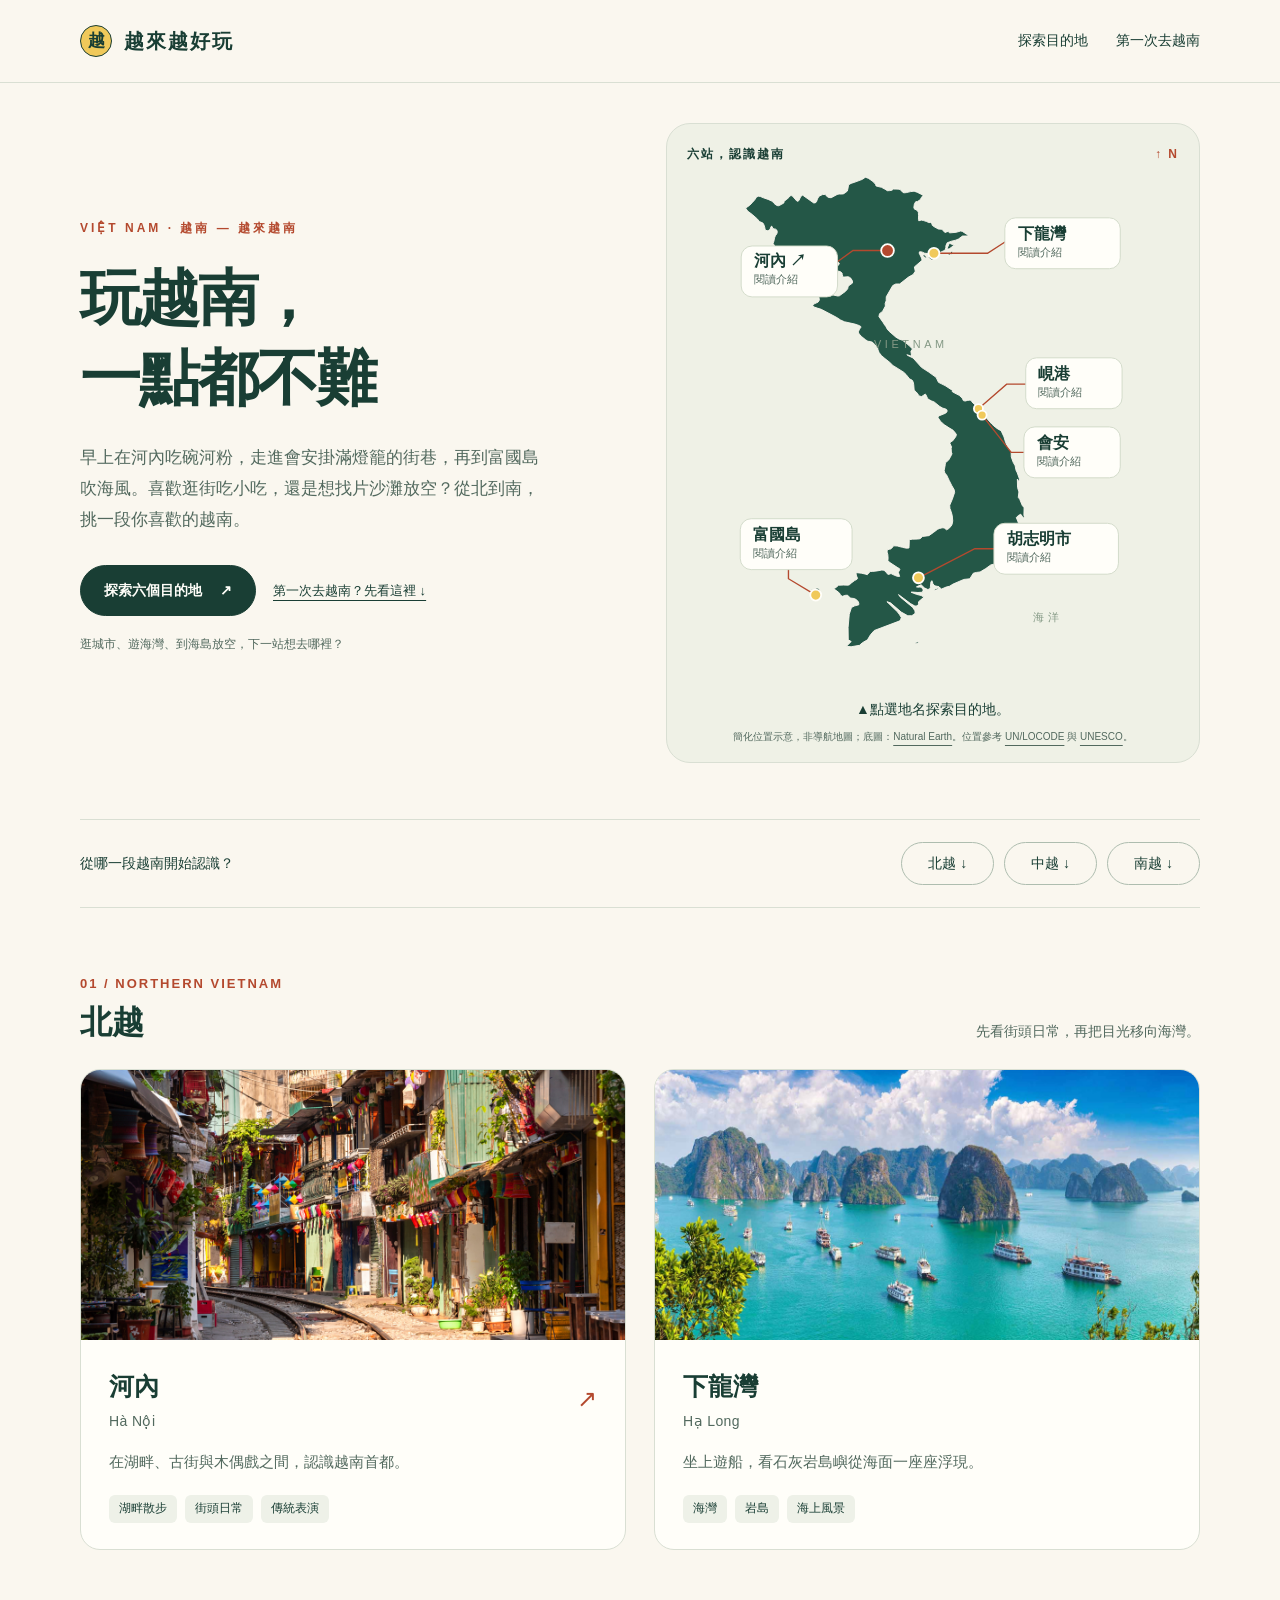
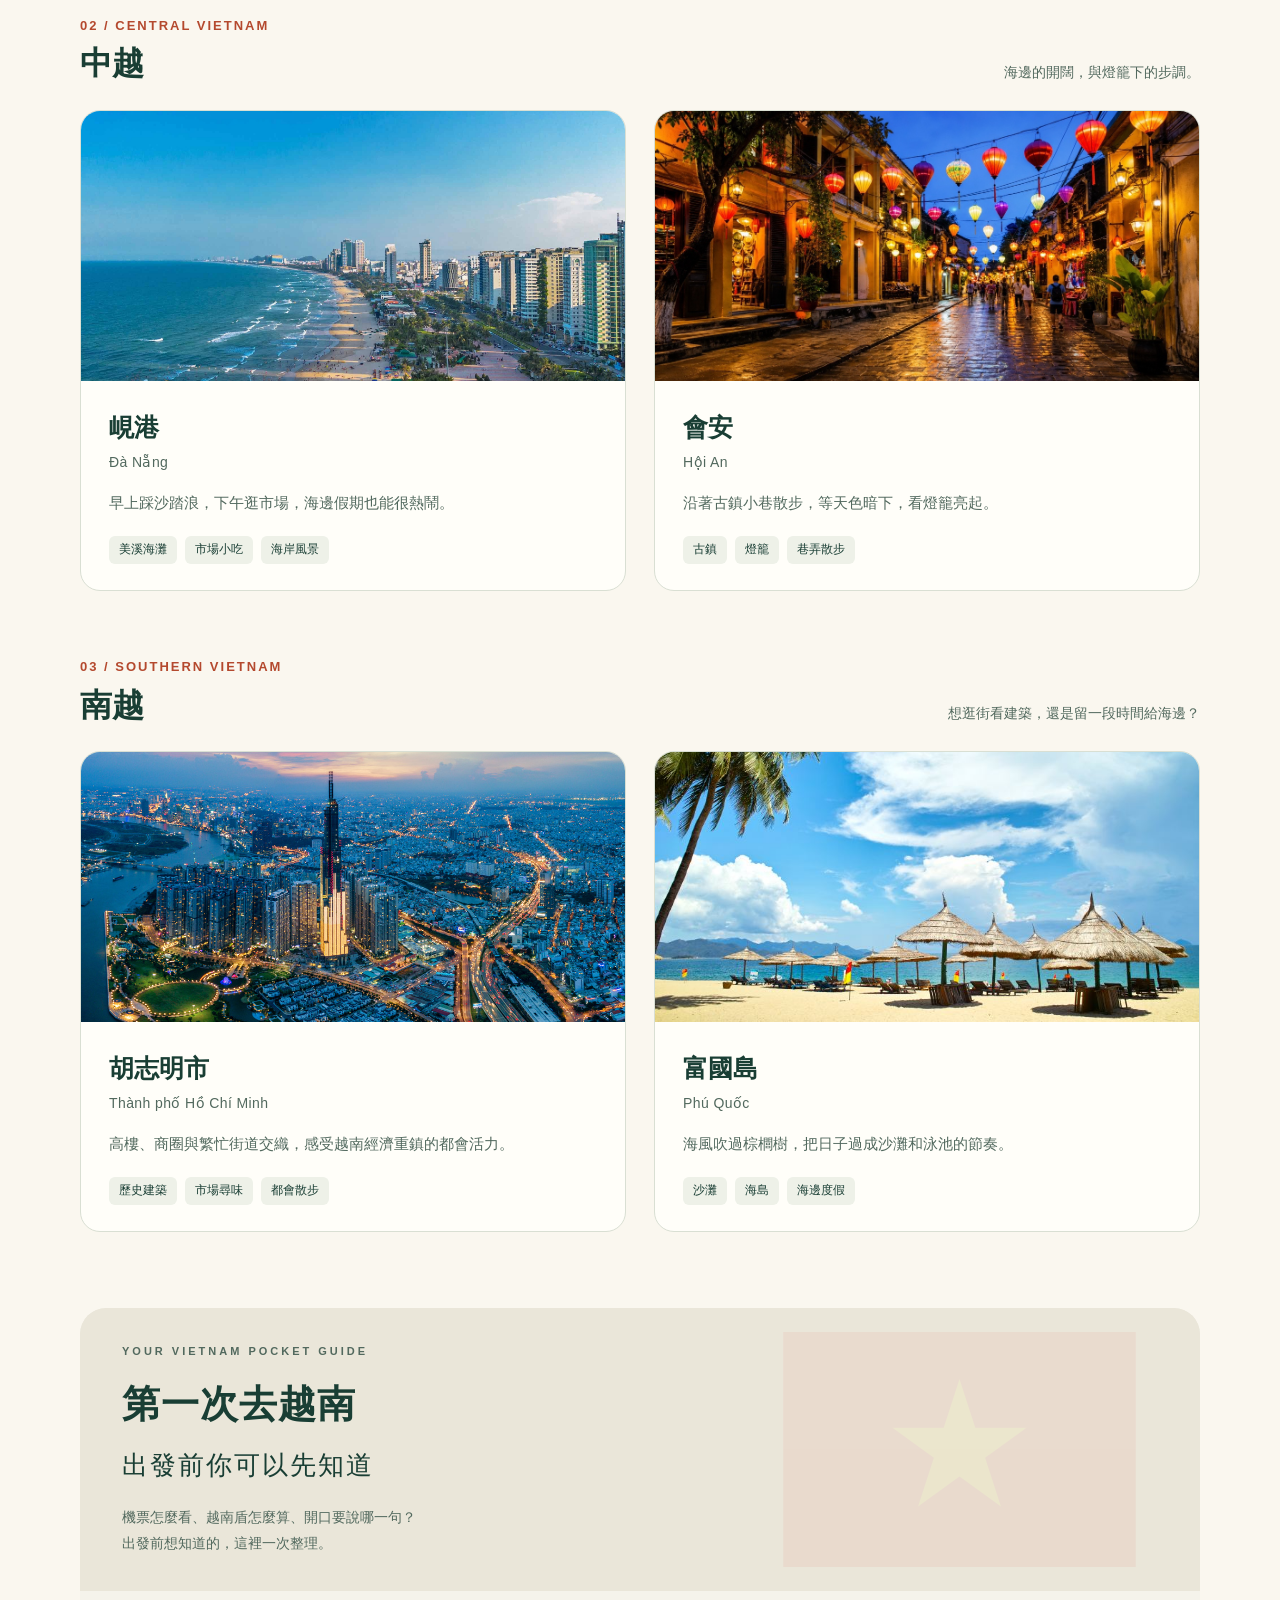
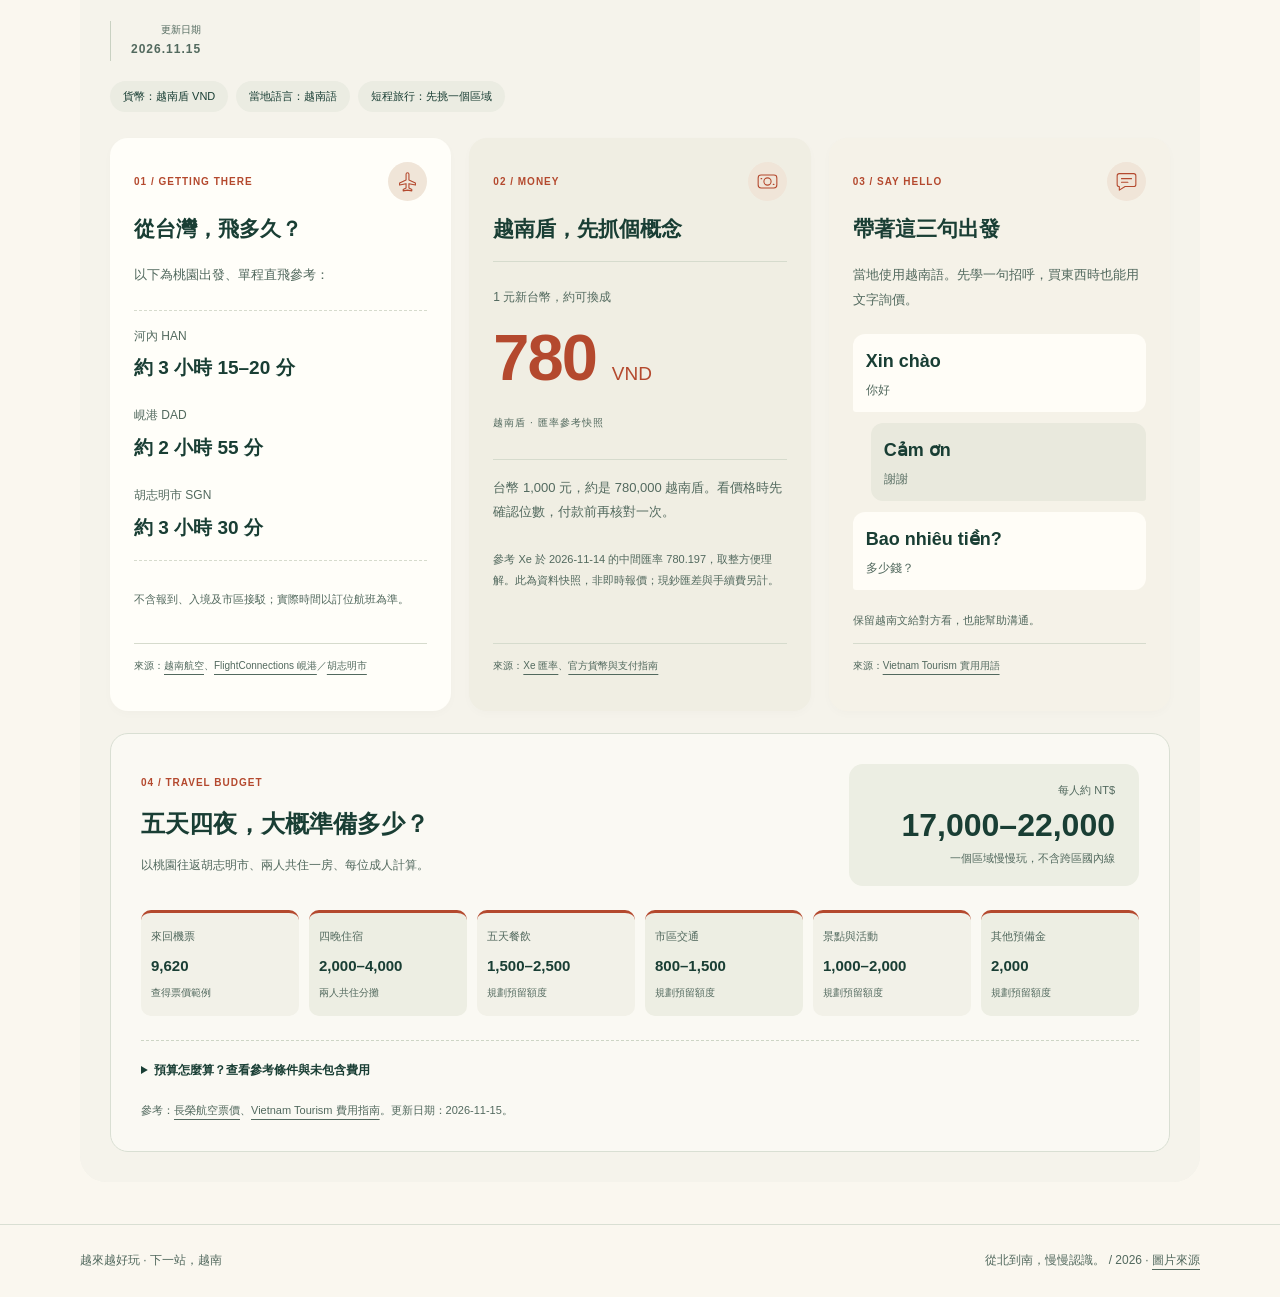
==== index.html @ e1fca4a5 "Add files via upload" ====
<!doctype html>
<html lang="zh-Hant">
<head><meta charset="utf-8"><meta name="viewport" content="width=device-width, initial-scale=1"><meta name="description" content="從河內古街到富國島海邊，探索六個越南目的地，出發前一次看懂航程、匯率、用語與預算。"><title>越來越好玩｜玩越南，一點都不難</title><link rel="stylesheet" href="assets/css/style.css"><script src="assets/js/main.js" defer></script></head>
<body>
<a class="skip" href="#main">跳至主要內容</a>
<header class="site-header"><div class="wrap header-inner"><a class="brand" href="index.html"><span class="brand-mark" aria-hidden="true">越</span>越來越好玩</a><nav class="header-nav" aria-label="主要導覽"><a href="#north">探索目的地</a><a href="#vietnam-guide">第一次去越南</a></nav></div></header>
<main id="main" class="wrap" tabindex="-1">
<section class="hero home-hero" aria-labelledby="title">
<div class="hero-copy"><p class="eyebrow"><span lang="vi">VIỆT NAM</span> · 越南 — 越來越南</p><h1 id="title">玩越南，<span>一點都不難</span></h1><p class="lead">早上在河內吃碗河粉，走進會安掛滿燈籠的街巷，再到富國島吹海風。喜歡逛街吃小吃，還是想找片沙灘放空？從北到南，挑一段你喜歡的越南。</p><a class="button" href="#north">探索六個目的地 <span aria-hidden="true">↗</span></a><a class="text-link" href="#vietnam-guide">第一次去越南？先看這裡 ↓</a><p class="hero-note">逛城市、遊海灣、到海島放空，下一站想去哪裡？</p></div>
<figure class="map-panel" aria-labelledby="map-caption"><div class="map-topline"><span>六站，認識越南</span><span class="map-north" aria-hidden="true">↑ N</span></div><div class="map-frame"><img src="assets/images/vietnam-map.svg" width="440" height="580" alt="越南狹長的南北輪廓與西南外海的富國島"><svg class="map-points" viewBox="0 0 440 580" xmlns="http://www.w3.org/2000/svg" role="group" aria-label="六個目的地位置與連結">
<text x="155" y="200" class="map-water" aria-hidden="true">VIETNAM</text><text x="330" y="500" class="map-water" aria-hidden="true">海洋</text>
<a href="places/ha-noi.html" aria-label="河內，閱讀介紹"><title>河內 Hà Nội：閱讀介紹</title><path d="M170 93 L132 93 L111 108" class="map-leader"/><circle cx="170" cy="93" r="7" class="map-pin active"/><rect x="9" y="88" width="106" height="56" rx="12"/><text x="23" y="110" class="map-place">河內 ↗</text><text x="23" y="129" class="map-state">閱讀介紹</text></a>
<a href="places/ha-long.html" aria-label="下龍灣，閱讀介紹"><title>下龍灣 Hạ Long：閱讀介紹</title><path d="M221 96 L280 96 L300 83" class="map-leader"/><circle cx="221" cy="96" r="6" class="map-pin"/><rect x="299" y="57" width="127" height="56" rx="12"/><text x="313" y="80" class="map-place">下龍灣</text><text x="313" y="99" class="map-state">閱讀介紹</text></a>
<a href="places/da-nang.html" aria-label="峴港，閱讀介紹"><title>峴港 Đà Nẵng：閱讀介紹</title><path d="M270 267 L301 240 L323 240" class="map-leader"/><circle cx="270" cy="267" r="5" class="map-pin"/><rect x="322" y="211" width="106" height="56" rx="12"/><text x="336" y="234" class="map-place">峴港</text><text x="336" y="253" class="map-state">閱讀介紹</text></a>
<a href="places/hoi-an.html" aria-label="會安，閱讀介紹"><title>會安 Hội An：閱讀介紹</title><path d="M274 274 L306 315 L321 315" class="map-leader"/><circle cx="274" cy="274" r="5" class="map-pin"/><rect x="320" y="287" width="106" height="56" rx="12"/><text x="334" y="310" class="map-place">會安</text><text x="334" y="329" class="map-state">閱讀介紹</text></a>
<a href="places/ho-chi-minh-city.html" aria-label="胡志明市，閱讀介紹"><title>胡志明市：閱讀介紹</title><path d="M204 453 L266 421 L289 421" class="map-leader"/><circle cx="204" cy="453" r="6" class="map-pin"/><rect x="287" y="393" width="137" height="56" rx="12"/><text x="301" y="416" class="map-place">胡志明市</text><text x="301" y="435" class="map-state">閱讀介紹</text></a>
<a href="places/phu-quoc.html" aria-label="富國島，閱讀介紹"><title>富國島 Phú Quốc：閱讀介紹</title><path d="M91 472 L61 454 L61 442" class="map-leader"/><circle cx="91" cy="472" r="6" class="map-pin"/><rect x="8" y="388" width="123" height="56" rx="12"/><text x="22" y="411" class="map-place">富國島</text><text x="22" y="430" class="map-state">閱讀介紹</text></a>
</svg></div><figcaption id="map-caption">▲點選地名探索目的地。<small>簡化位置示意，非導航地圖；底圖：<a href="https://www.naturalearthdata.com/about/terms-of-use/">Natural Earth</a>。位置參考 <a href="https://service.unece.org/trade/locode/vn.htm">UN/LOCODE</a> 與 <a href="https://whc.unesco.org/en/list/948/">UNESCO</a>。</small></figcaption></figure>
</section>

<nav class="region-nav" aria-label="跳至旅遊區域"><p>從哪一段越南開始認識？</p><div class="pills"><a href="#north">北越 ↓</a><a href="#central">中越 ↓</a><a href="#south">南越 ↓</a></div></nav>
<section id="north" class="region" aria-labelledby="north-title"><div class="section-heading"><h2 id="north-title"><span class="index">01 / NORTHERN VIETNAM</span>北越</h2><p>先看街頭日常，再把目光移向海灣。</p></div><div class="card-grid">
<article class="destination" id="ha-noi-card"><a href="places/ha-noi.html" class="destination-link"><div class="card-media"><img src="assets/images/ha-noi-selected-cover.jpg" alt="河內火車街兩側的彩色店家、綠意與鐵軌" width="1500" height="600" loading="lazy"></div><div class="card-content"><div class="card-title"><h3>河內 <span class="vn" lang="vi">Hà Nội</span></h3><span class="arrow" aria-hidden="true">↗</span></div><p>在湖畔、古街與木偶戲之間，認識越南首都。</p><ul class="tags" aria-label="河內關鍵字"><li>湖畔散步</li><li>街頭日常</li><li>傳統表演</li></ul></div></a></article>
<article class="destination" id="ha-long-card"><a href="places/ha-long.html" class="destination-link"><div class="card-media"><img src="assets/images/ha-long-selected-cover.jpg" alt="下龍灣藍天白雲、碧綠海水、石灰岩島嶼與遊船全景" width="1120" height="700" loading="lazy"></div><div class="card-content"><div class="card-title"><h3>下龍灣 <span class="vn" lang="vi">Hạ Long</span></h3></div><p>坐上遊船，看石灰岩島嶼從海面一座座浮現。</p><ul class="tags" aria-label="下龍灣關鍵字"><li>海灣</li><li>岩島</li><li>海上風景</li></ul></div></a></article>
</div></section>
<section id="central" class="region" aria-labelledby="central-title"><div class="section-heading"><h2 id="central-title"><span class="index">02 / CENTRAL VIETNAM</span>中越</h2><p>海邊的開闊，與燈籠下的步調。</p></div><div class="card-grid">
<article class="destination" id="da-nang-card"><a href="places/da-nang.html" class="destination-link"><div class="card-media"><img src="assets/images/da-nang-selected-cover.jpg" alt="藍天下的峴港海岸、沙灘與沿海城市建築" width="1920" height="1280" loading="lazy"></div><div class="card-content"><div class="card-title"><h3>峴港 <span class="vn" lang="vi">Đà Nẵng</span></h3></div><p>早上踩沙踏浪，下午逛市場，海邊假期也能很熱鬧。</p><ul class="tags" aria-label="峴港關鍵字"><li>美溪海灘</li><li>市場小吃</li><li>海岸風景</li></ul></div></a></article>
<article class="destination" id="hoi-an-card"><a href="places/hoi-an.html" class="destination-link"><div class="card-media"><img src="assets/images/hoi-an-selected-cover.jpg" alt="會安古鎮藍調夜色中的黃色街屋、彩色燈籠與石板街道" width="1200" height="675" loading="lazy"></div><div class="card-content"><div class="card-title"><h3>會安 <span class="vn" lang="vi">Hội An</span></h3></div><p>沿著古鎮小巷散步，等天色暗下，看燈籠亮起。</p><ul class="tags" aria-label="會安關鍵字"><li>古鎮</li><li>燈籠</li><li>巷弄散步</li></ul></div></a></article>
</div></section>
<section id="south" class="region" aria-labelledby="south-title"><div class="section-heading"><h2 id="south-title"><span class="index">03 / SOUTHERN VIETNAM</span>南越</h2><p>想逛街看建築，還是留一段時間給海邊？</p></div><div class="card-grid">
<article class="destination" id="ho-chi-minh-card"><a href="places/ho-chi-minh-city.html" class="destination-link"><div class="card-media"><img src="assets/images/ho-chi-minh-selected-cover.jpg" alt="暮色中的胡志明市高樓、西貢河與城市燈光" width="1000" height="667" loading="lazy"></div><div class="card-content"><div class="card-title"><h3>胡志明市 <span class="vn" lang="vi">Thành phố Hồ Chí Minh</span></h3></div><p>高樓、商圈與繁忙街道交織，感受越南經濟重鎮的都會活力。</p><ul class="tags" aria-label="胡志明市關鍵字"><li>歷史建築</li><li>市場尋味</li><li>都會散步</li></ul></div></a></article>
<article class="destination" id="phu-quoc-card"><a href="places/phu-quoc.html" class="destination-link"><div class="card-media"><img src="assets/images/phu-quoc-selected-cover.jpg" alt="富國島藍天下的椰樹、草傘沙灘與海景" width="760" height="506" loading="lazy"></div><div class="card-content"><div class="card-title"><h3>富國島 <span class="vn" lang="vi">Phú Quốc</span></h3></div><p>海風吹過棕櫚樹，把日子過成沙灘和泳池的節奏。</p><ul class="tags" aria-label="富國島關鍵字"><li>沙灘</li><li>海島</li><li>海邊度假</li></ul></div></a></article>
</div></section>

<section id="vietnam-guide" class="travel-overview" aria-labelledby="guide-title">
<div class="guide-cover"><div class="guide-cover-copy"><p class="eyebrow">YOUR VIETNAM POCKET GUIDE</p><h2 id="guide-title">第一次去越南<br><span>出發前你可以先知道</span></h2><p>機票怎麼看、越南盾怎麼算、開口要說哪一句？<br>出發前想知道的，這裡一次整理。</p></div></div>
<div class="guide-body"><div class="guide-welcome"><span class="checked">更新日期<br><time datetime="2026-11-15">2026.11.15</time></span></div>
<div class="quick-facts"><span>貨幣：越南盾 VND</span><span>當地語言：越南語</span><span>短程旅行：先挑一個區域</span></div>
<div class="overview-grid">
<article class="info-card flight-card"><div class="guide-card-top"><span class="info-number">01 / GETTING THERE</span><span class="guide-icon" aria-hidden="true"><svg viewBox="0 0 32 32"><path d="M5 18l9-4V6c0-3 4-3 4 0v8l9 4v3l-9-2v6l4 2v2l-6-1-6 1v-2l4-2v-6l-9 2z"/></svg></span></div><h3>從台灣，飛多久？</h3><p>以下為桃園出發、單程直飛參考：</p><dl class="flight-list"><div><dt>河內 HAN</dt><dd>約 3 小時 15–20 分</dd></div><div><dt>峴港 DAD</dt><dd>約 2 小時 55 分</dd></div><div><dt>胡志明市 SGN</dt><dd>約 3 小時 30 分</dd></div></dl><p class="info-small">不含報到、入境及市區接駁；實際時間以訂位航班為準。</p><p class="info-source">來源：<a href="https://www.vietnamairlines.com/en-vn/flights-to-hanoi">越南航空</a>、<a href="https://www.flightconnections.com/flights-from-tpe-to-dad">FlightConnections 峴港</a>／<a href="https://www.flightconnections.com/tw/從-tpe-到-sgn-的航班">胡志明市</a></p></article>
<article class="info-card money-card"><div class="guide-card-top"><span class="info-number">02 / MONEY</span><span class="guide-icon" aria-hidden="true"><svg viewBox="0 0 32 32"><rect x="3" y="7" width="26" height="18" rx="4"/><circle cx="16" cy="16" r="5"/><path d="M7 12h1m16 8h1"/></svg></span></div><h3>越南盾，先抓個概念</h3><div class="exchange-display"><span>1 元新台幣，約可換成</span><p class="rate-number">780 <small>VND</small></p><span class="exchange-tag">越南盾 · 匯率參考快照</span></div><p>台幣 1,000 元，約是 780,000 越南盾。看價格時先確認位數，付款前再核對一次。</p><p class="info-small">參考 Xe 於 2026-11-14 的中間匯率 780.197，取整方便理解。此為資料快照，非即時報價；現鈔匯差與手續費另計。</p><p class="info-source">來源：<a href="https://www.xe.com/en-us/currencyconverter/convert/?Amount=1&amp;From=TWD&amp;To=VND">Xe 匯率</a>、<a href="https://vietnam.travel/things-to-do/currency-and-payments-vietnam/">官方貨幣與支付指南</a></p></article>
<article class="info-card language-card"><div class="guide-card-top"><span class="info-number">03 / SAY HELLO</span><span class="guide-icon" aria-hidden="true"><svg viewBox="0 0 32 32"><path d="M6 5h20a3 3 0 013 3v12a3 3 0 01-3 3H14l-8 5v-5a3 3 0 01-3-3V8a3 3 0 013-3zM9 12h14M9 17h9"/></svg></span></div><h3>帶著這三句出發</h3><p>當地使用越南語。先學一句招呼，買東西時也能用文字詢價。</p><dl class="phrase-list"><div><dt lang="vi">Xin chào</dt><dd>你好</dd></div><div><dt lang="vi">Cảm ơn</dt><dd>謝謝</dd></div><div><dt lang="vi">Bao nhiêu tiền?</dt><dd>多少錢？</dd></div></dl><p class="info-small">保留越南文給對方看，也能幫助溝通。</p><p class="info-source">來源：<a href="https://vietnam.travel/plan-your-trip/vietnamese-phrases/">Vietnam Tourism 實用用語</a></p></article>
</div>
<article class="budget-panel"><div class="budget-heading"><div><span class="info-number">04 / TRAVEL BUDGET</span><h3>五天四夜，大概準備多少？</h3><p>以桃園往返胡志明市、兩人共住一房、每位成人計算。</p></div><div class="budget-total"><span>每人約 NT$</span><strong>17,000–22,000</strong><small>一個區域慢慢玩，不含跨區國內線</small></div></div>
<div class="budget-items"><div><span>來回機票</span><strong>9,620</strong><small>查得票價範例</small></div><div><span>四晚住宿</span><strong>2,000–4,000</strong><small>兩人共住分攤</small></div><div><span>五天餐飲</span><strong>1,500–2,500</strong><small>規劃預留額度</small></div><div><span>市區交通</span><strong>800–1,500</strong><small>規劃預留額度</small></div><div><span>景點與活動</span><strong>1,000–2,000</strong><small>規劃預留額度</small></div><div><span>其他預備金</span><strong>2,000</strong><small>規劃預留額度</small></div></div>
<details class="budget-details"><summary>預算怎麼算？查看參考條件與未包含費用</summary><p class="info-small">金額皆為新台幣。機票取自長榮航空 2026-11-19 至 11-23 來回經濟艙價格快照，可能已變動；其餘為編輯建議額度，非業者報價或平均行情。住宿假設每房每晚 NT$1,000–2,000，四晚由兩人分攤；各項合計約 NT$16,920–21,620，總額取整供規劃。簽證（如需）、保險、購物、國內航班與特殊付費活動另計；旺季或度假飯店需提高預算。</p></details><p class="info-source">參考：<a href="https://flights.evaair.com/zh-tw/航班-從-台北-前往-胡志明市">長榮航空票價</a>、<a href="https://vietnam.travel/things-to-do/currency-and-payments-vietnam/">Vietnam Tourism 費用指南</a>。更新日期：2026-11-15。</p></article>
</div></section>

</main><footer class="site-footer"><div class="wrap footer-inner"><span>越來越好玩 · 下一站，越南</span><span>從北到南，慢慢認識。 / 2026 · <a href="credits.html">圖片來源</a></span></div></footer>
</body></html>
---- assets/css/style.css ----
:root{--paper:#faf7ef;--ink:#193e34;--muted:#52695e;--line:#d9dfd3;--orange:#b4492e;--yellow:#f0c95a;--white:#fffef9;--radius:20px}*{box-sizing:border-box}html{scroll-behavior:smooth;scroll-padding-top:100px}body{margin:0;background:var(--paper);color:var(--ink);font-family:"Noto Sans TC","PingFang TC","Microsoft JhengHei",sans-serif;line-height:1.8}a{color:inherit;text-underline-offset:5px}img{display:block;width:100%;height:auto}button,a{-webkit-tap-highlight-color:transparent}a:focus-visible,button:focus-visible,summary:focus-visible{outline:3px solid var(--orange);outline-offset:6px}.skip{position:fixed;top:-100px;left:16px;z-index:99;padding:12px 20px;background:var(--yellow)}.skip:focus{top:12px}.wrap{width:min(1120px,calc(100% - 64px));margin:auto}.site-header{background:var(--paper);border-bottom:1px solid var(--line)}.header-inner{min-height:82px;display:flex;align-items:center;justify-content:space-between;gap:24px}.brand{text-decoration:none;font-size:19px;font-weight:800;letter-spacing:2px;display:flex;align-items:center;gap:12px}.brand-mark{width:30px;height:30px;border:1px solid var(--ink);border-radius:50%;display:grid;place-items:center;background:var(--yellow);font-size:16px;letter-spacing:0}.header-nav{display:flex;gap:28px;font-size:14px}.header-nav a{text-decoration:none}.header-nav a:hover{text-decoration:underline}.eyebrow{font-size:12px;letter-spacing:3px;text-transform:uppercase;font-weight:700;color:var(--orange);margin:0 0 18px}.hero{display:grid;grid-template-columns:1fr 1fr;gap:54px;align-items:center;padding:64px 0 40px}.hero h1{font-size:clamp(38px,4.8vw,65px);line-height:1.3;letter-spacing:-2px;margin:0 0 26px;font-weight:850}.hero h1 span{display:block}.hero p.lead{font-size:17px;max-width:470px;color:var(--muted);margin-bottom:28px}.hero-photo{margin:0;position:relative}.hero-photo img{height:440px;object-fit:cover;border-radius:100px 20px 20px 20px}.photo-label{position:absolute;bottom:22px;left:22px;background:var(--white);border-radius:100px;padding:7px 18px;font-size:13px;box-shadow:0 3px 15px #0001}.button{display:inline-flex;align-items:center;justify-content:center;gap:18px;padding:12px 23px;background:var(--ink);color:var(--white);border:1px solid var(--ink);border-radius:100px;text-decoration:none;font-size:14px;font-weight:700}.button:hover{background:#2d5947}.button.light{background:transparent;color:var(--ink)}.hero-note{font-size:12px;color:var(--muted);margin-top:18px}.region-nav{display:flex;justify-content:space-between;align-items:center;border-top:1px solid var(--line);border-bottom:1px solid var(--line);padding:22px 0;margin:16px 0 22px;gap:20px}.region-nav p{margin:0;font-size:14px}.pills{display:flex;gap:10px;flex-wrap:wrap}.pills a{display:inline-block;border:1px solid #aebdaf;border-radius:100px;padding:8px 26px;font-size:14px;text-decoration:none}.pills a:hover,.pills a[aria-current="location"]{background:var(--ink);color:var(--white)}.region{padding:46px 0 22px;scroll-margin-top:20px}.section-heading{display:flex;align-items:end;justify-content:space-between;gap:24px;margin-bottom:25px}.section-heading h2{font-size:32px;line-height:1.3;margin:0}.section-heading .index{color:var(--orange);font-size:13px;display:block;letter-spacing:2px;margin-bottom:9px}.section-heading p{margin:0;font-size:14px;color:var(--muted)}.card-grid{display:grid;grid-template-columns:repeat(2,minmax(0,1fr));gap:28px}.destination{border:1px solid var(--line);background:var(--white);border-radius:var(--radius);overflow:hidden;position:relative}.destination-link{display:block;text-decoration:none;height:100%}.destination:has(.destination-link):hover{box-shadow:0 10px 30px #193e3412}.destination:has(.destination-link:focus-visible){outline:3px solid var(--orange);outline-offset:5px}.destination-link:focus-visible{outline:0}.card-media{height:270px;position:relative;overflow:hidden}.card-media img{height:100%;object-fit:cover;transition:transform .25s}.destination-link:hover img{transform:scale(1.025)}.status{position:absolute;top:16px;left:16px;border-radius:100px;background:var(--white);color:var(--muted);padding:4px 12px;font-size:12px;font-weight:700}.status.ready{background:var(--yellow);color:var(--ink)}.card-content{padding:24px 28px 26px}.card-title{display:flex;justify-content:space-between;gap:14px;align-items:center}.card-title h3{font-size:25px;margin:0}.vn{display:block;font-weight:400;font-size:14px;color:var(--muted);letter-spacing:.4px}.arrow{font-size:24px;color:var(--orange)}.card-content p{font-size:15px;color:var(--muted);margin:14px 0 20px}.tags{list-style:none;display:flex;gap:8px;flex-wrap:wrap;padding:0;margin:0}.tags li{border-radius:6px;background:#eef1e8;padding:3px 10px;font-size:12px}.family-banner{margin:64px 0 40px;padding:36px 40px;border-radius:var(--radius);background:#e9eedf;display:flex;align-items:center;justify-content:space-between;gap:30px}.family-banner h2{font-size:24px;margin:0 0 8px}.family-banner p{margin:0;color:var(--muted);font-size:15px}.sources{padding:28px 0 48px;border-top:1px solid var(--line);font-size:13px;color:var(--muted);overflow-wrap:anywhere}.sources h2{font-size:21px;color:var(--ink)}.sources summary{cursor:pointer;font-weight:700;color:var(--ink);padding:8px 0}.credits{padding-left:22px}.credits li{margin:10px 0}.site-footer{border-top:1px solid var(--line);padding:25px 0;font-size:12px;color:var(--muted)}.footer-inner{display:flex;justify-content:space-between;gap:16px}.breadcrumb{font-size:13px;padding-top:28px;color:var(--muted)}.detail-hero{padding-top:35px}.detail-hero h1{font-size:62px;letter-spacing:0}.detail-hero h1 .vn{font-size:26px;margin-top:8px}.detail-hero .hero-photo img{border-radius:var(--radius);height:390px}.detail-nav{display:flex;gap:12px 24px;flex-wrap:wrap;border-top:1px solid var(--line);border-bottom:1px solid var(--line);padding:18px 0;font-size:14px}.content-section{padding-top:56px;scroll-margin-top:24px}.content-section>h2{font-size:30px;margin:0 0 12px}.section-intro{color:var(--muted);margin:0 0 28px}.experience{display:grid;grid-template-columns:42% 1fr;background:var(--white);border:1px solid var(--line);border-radius:var(--radius);overflow:hidden;margin:24px 0}.experience figure{margin:0;background:#eef1e8;display:flex;flex-direction:column}.experience img{height:290px;object-fit:cover}.experience figcaption{font-size:11px;color:var(--muted);padding:12px 18px;overflow-wrap:anywhere}.experience-body{padding:28px 32px}.experience-body h3{font-size:25px;margin:0 0 12px}.experience-body p{margin:12px 0;font-size:15px}.experience-body dl{margin:18px 0}.experience-body dt{font-weight:700;font-size:13px;color:var(--orange);margin-top:14px}.experience-body dd{margin:4px 0;font-size:14px}.experience-body .source-link{font-size:12px}.itinerary{display:grid;grid-template-columns:repeat(3,minmax(0,1fr));gap:20px;list-style:none;padding:0;counter-reset:stop}.itinerary li{border-top:2px solid #c5cfbc;padding:22px 8px 8px 0}.itinerary strong{display:block;font-size:19px;margin-bottom:12px}.itinerary p{font-size:14px;color:var(--muted)}.step{font-size:12px;letter-spacing:1px;color:var(--orange);display:block;margin-bottom:10px}.note{padding:20px 24px;border-left:4px solid var(--yellow);background:#f3eedc;font-size:14px}.tips-grid{display:grid;grid-template-columns:1fr 1fr;gap:28px}.tip-panel{border:1px solid var(--line);border-radius:var(--radius);padding:26px}.tip-panel h3{margin-top:0}.tip-panel ul{padding-left:20px;font-size:14px}.tip-panel li{margin-bottom:10px}.other-nav{display:grid;grid-template-columns:repeat(2,minmax(0,1fr));gap:12px;margin:25px 0 50px}.other-nav a{border-bottom:1px solid var(--line);padding:12px 0;font-size:14px}.other-nav small{display:block;color:var(--muted)}
@media(min-width:1600px){.wrap{width:1200px}}@media(max-width:760px){.wrap{width:calc(100% - 36px)}.header-inner{min-height:74px;gap:16px}.brand{font-size:16px;letter-spacing:1px}.header-nav{gap:16px;font-size:12px}.hero{grid-template-columns:1fr;gap:28px;padding:38px 0 26px}.hero h1{font-size:46px}.hero h1 span{display:inline}.hero p.lead{font-size:16px}.hero-photo img{height:310px;border-radius:55px 16px 16px 16px}.region-nav{align-items:flex-start;flex-direction:column;gap:12px}.pills{width:100%}.pills a{padding:8px 22px}.region{padding-top:32px}.section-heading{align-items:start;flex-direction:column;gap:10px}.section-heading h2{font-size:28px}.card-grid{grid-template-columns:1fr;gap:22px}.card-media{height:240px}.card-content{padding:21px 23px}.family-banner{padding:26px;align-items:start;flex-direction:column;margin-top:40px}.footer-inner{flex-direction:column;gap:6px}.experience{grid-template-columns:1fr}.experience img{height:240px}.experience-body{padding:24px}.itinerary,.tips-grid{grid-template-columns:1fr}.itinerary{gap:4px}.detail-hero h1{font-size:48px}.detail-hero .hero-photo img{height:300px}.content-section{padding-top:38px}.other-nav{grid-template-columns:1fr}.content-section>h2{font-size:27px}.header-nav .optional{display:none}}@media(prefers-reduced-motion:reduce){html{scroll-behavior:auto}*,*:before,*:after{transition:none!important}}
/* 首頁地圖與第一次出發總覽：共用設計，所有尺寸皆保留文字導覽。 */
.home-hero{grid-template-columns:minmax(0,1fr) minmax(0,1fr);gap:52px;padding-top:40px}.home-hero>*{min-width:0}.home-hero .lead{margin-bottom:24px}.text-link{font-size:13px;display:inline-block;margin:16px 0 0 17px}.hero-glimpses{display:grid;grid-template-columns:1fr 1fr;gap:14px;margin-top:28px}.hero-glimpses figure{margin:0;position:relative;overflow:hidden;border-radius:14px}.hero-glimpses img{height:130px;object-fit:cover}.hero-glimpses figcaption{position:absolute;left:0;bottom:0;width:100%;background:linear-gradient(transparent,#102a22d9);padding:24px 12px 8px;color:white;font-size:12px}.map-panel{margin:0;padding:20px 20px 16px;border:1px solid var(--line);border-radius:24px;background:#eff1e6}.map-topline{display:flex;justify-content:space-between;font-size:12px;letter-spacing:2px;font-weight:700}.map-north{color:var(--orange)}.map-frame{position:relative;max-width:400px;margin:0 auto}.map-frame>img{width:100%;height:auto}.map-points{position:absolute;inset:0;width:100%;height:100%;overflow:visible}.map-points a rect{fill:var(--white);stroke:#d0d9c7;stroke-width:1}.map-points a{text-decoration:none}.map-points a:hover rect,.map-points a:focus-visible rect{fill:var(--yellow);stroke:var(--ink);stroke-width:2}.map-points a:focus-visible{outline:none}.map-place{fill:var(--ink);font-size:18px;font-weight:700}.map-state{fill:#52695e;font-size:12px}.map-leader{fill:none;stroke:var(--orange);stroke-width:1.5}.map-pin{fill:var(--yellow);stroke:var(--white);stroke-width:2}.map-pin.active{fill:var(--orange)}.map-water{fill:#849985;font-size:12px;letter-spacing:4px}.map-panel>figcaption{font-size:12px;line-height:1.6;text-align:center;margin-top:4px}.map-panel small{display:block;font-size:10px;color:var(--muted);margin-top:6px}.travel-overview{margin:26px 0 42px;padding:34px;border:1px solid var(--line);background:var(--white);border-radius:24px;scroll-margin-top:24px}.travel-overview .section-heading{align-items:center;margin-bottom:20px}.travel-overview h2{font-size:32px}.travel-overview .eyebrow{margin-bottom:8px}.checked{font-size:11px;color:var(--muted);white-space:nowrap}.guide-intro{font-size:15px;color:var(--muted);max-width:860px;margin:0 0 20px}.quick-facts{display:flex;gap:12px 24px;flex-wrap:wrap;font-size:12px;color:var(--ink);padding-bottom:24px;border-bottom:1px solid var(--line)}.quick-facts span:before{content:'•';color:var(--orange);margin-right:8px}.overview-grid{display:grid;grid-template-columns:repeat(3,minmax(0,1fr));gap:28px;margin-top:28px}.info-card{min-width:0}.info-card+.info-card{border-left:1px solid var(--line);padding-left:26px}.info-number{display:block;color:var(--orange);font-size:10px;letter-spacing:1.5px;font-weight:700}.info-card h3{font-size:20px;margin:8px 0 14px}.info-card p{font-size:13px;color:var(--muted);margin:12px 0}.flight-list,.phrase-list{margin:18px 0}.flight-list>div,.phrase-list>div{display:flex;justify-content:space-between;align-items:center;gap:8px;padding:10px 0;border-bottom:1px dashed var(--line)}.flight-list dt{font-size:12px}.flight-list dd{font-size:12px;font-weight:700;margin:0}.phrase-list dt{font-size:17px;font-weight:700}.phrase-list dd{font-size:13px;margin:0}.info-card .rate-number{font-size:24px;font-weight:800;color:var(--ink);margin:20px 0}.rate-number span{font-weight:400;color:var(--orange);padding:0 3px}.info-card .info-small,.info-small{font-size:11px;line-height:1.9;color:var(--muted)}.info-card .info-source,.info-source{font-size:10px;line-height:1.9;color:var(--muted);overflow-wrap:anywhere}.budget-panel{background:#eef1e7;border-radius:16px;padding:26px;margin-top:30px}.budget-heading{display:flex;gap:24px;align-items:center;justify-content:space-between}.budget-heading h3{font-size:23px;margin:7px 0}.budget-heading p{font-size:12px;color:var(--muted);margin:0}.budget-total{text-align:right;white-space:nowrap}.budget-total span,.budget-total small{display:block;font-size:11px;color:var(--muted)}.budget-total strong{display:block;font-size:30px;line-height:1.5}.budget-items{display:grid;grid-template-columns:repeat(6,minmax(0,1fr));gap:12px;margin:24px 0;border-top:1px solid #cfd6c5;border-bottom:1px solid #cfd6c5;padding:20px 0}.budget-items span,.budget-items small{display:block;font-size:11px;color:var(--muted)}.budget-items strong{display:block;font-size:14px;margin:5px 0}.destination{scroll-margin-top:24px}
@media(max-width:1000px){.overview-grid{gap:18px}.info-card+.info-card{padding-left:18px}.flight-list>div{align-items:start;flex-direction:column;gap:0}.home-hero{gap:28px}.text-link{margin-left:0;display:block}.budget-heading{align-items:start;flex-direction:column}.budget-total{text-align:left}.budget-items{grid-template-columns:repeat(3,minmax(0,1fr))}}
@media(max-width:760px){.home-hero{grid-template-columns:1fr;padding-top:34px}.home-hero h1{font-size:44px}.hero-glimpses img{height:125px}.map-panel{padding:18px 10px 16px}.map-frame{max-width:390px}.map-topline{padding:0 8px}.travel-overview{padding:24px 20px;margin-top:12px}.travel-overview .section-heading{align-items:start;gap:12px}.travel-overview h2{font-size:28px}.guide-intro{font-size:14px}.quick-facts{gap:7px 12px;flex-direction:column}.overview-grid{grid-template-columns:1fr;gap:24px}.info-card+.info-card{padding-left:0;padding-top:24px;border-left:0;border-top:1px solid var(--line)}.flight-list>div{flex-direction:row}.flight-list dt,.flight-list dd{font-size:13px}.info-card .info-small,.info-small{font-size:12px}.info-card .info-source,.info-source{font-size:11px}.budget-panel{padding:20px 16px}.budget-heading h3{font-size:21px}.budget-total strong{font-size:29px}.budget-items{grid-template-columns:repeat(2,minmax(0,1fr));gap:18px 10px}.map-place{font-size:19px}.map-state{font-size:13px}.header-nav{gap:12px}.header-inner{gap:12px}.brand{white-space:nowrap}.header-nav a{white-space:nowrap}}

/* 越南口袋指南：以照片、票券、換匯與對話卡建立閱讀層次。 */
.travel-overview{padding:0;background:#f0eee4;overflow:hidden;border:0;border-radius:26px;margin-top:54px}
.travel-overview .guide-cover{position:relative;min-height:300px;display:flex;align-items:center;isolation:isolate;background:#193e34}
.travel-overview .guide-cover>img{position:absolute;inset:0;width:100%;height:100%;object-fit:cover;object-position:center 48%;z-index:-2}
.travel-overview .guide-cover:after{content:'';position:absolute;inset:0;background:linear-gradient(90deg,rgba(13,47,39,.96) 0%,rgba(13,47,39,.80) 36%,rgba(13,47,39,.12) 85%);z-index:-1}
.travel-overview .guide-cover-copy{padding:38px 42px;max-width:660px;color:#fffef9}
.travel-overview .guide-cover-copy .eyebrow{color:#f0d279;font-size:11px;margin:0 0 14px}
.travel-overview .guide-cover h2{font-size:38px;line-height:1.5;letter-spacing:1px;margin:0 0 14px}
.travel-overview .guide-cover h2 span{font-size:26px;font-weight:400;letter-spacing:2px}
.travel-overview .guide-cover-copy>p:last-child{font-size:14px;line-height:1.9;margin:0;color:#f3f1df}
.travel-overview .guide-photo-label{position:absolute;bottom:20px;right:24px;background:rgba(255,254,249,.94);border-radius:50px;padding:5px 13px;font-size:11px;color:var(--ink)}
.travel-overview .guide-body{padding:30px}
.travel-overview .guide-welcome{display:flex;align-items:center;gap:30px;justify-content:space-between;margin-bottom:20px}
.travel-overview .guide-intro{max-width:760px;font-size:14px;margin:0;line-height:1.9}
.travel-overview .checked{font-size:10px;text-align:right;line-height:1.8;border-left:1px solid #c9d1c2;padding-left:20px}
.travel-overview .checked time{font-size:12px;font-weight:700;letter-spacing:1px}
.travel-overview .quick-facts{padding:0;border:0;gap:8px;margin-bottom:26px}
.travel-overview .quick-facts span{background:#fffdf5;padding:6px 13px;border-radius:50px;font-size:11px}
.travel-overview .quick-facts span:before{content:none}
.travel-overview .overview-grid{gap:18px;margin-top:0;align-items:stretch}
.travel-overview .info-card,.travel-overview .info-card+.info-card{padding:24px;border:0;border-radius:18px;background:#fffef9;display:flex;flex-direction:column;box-shadow:0 3px 10px #193e3405;overflow:hidden}
.travel-overview .guide-card-top{display:flex;align-items:center;justify-content:space-between;gap:10px;margin-bottom:12px}
.travel-overview .info-number{font-size:10px;letter-spacing:1px}
.travel-overview .guide-icon{display:grid;place-items:center;width:39px;height:39px;border-radius:50%;background:#f3eedf;flex-shrink:0}
.travel-overview .guide-icon svg{width:23px;height:23px;stroke:currentColor;stroke-width:1.5;fill:none;stroke-linejoin:round;stroke-linecap:round}
.travel-overview .info-card h3{font-size:21px;line-height:1.5;margin:0 0 6px}
.travel-overview .info-card>p{font-size:13px;line-height:1.9}
.travel-overview .flight-list{margin:10px 0 16px;border-top:1px dashed #c8d1c0;border-bottom:1px dashed #c8d1c0;padding:5px 0}
.travel-overview .flight-list>div{display:flex;align-items:start;flex-direction:column;gap:4px;border-bottom:0;padding:10px 0}
.travel-overview .flight-list dt{font-size:12px;color:var(--muted)}
.travel-overview .flight-list dd{font-size:19px;color:var(--ink);font-weight:750}
.travel-overview .info-card .info-source{margin-top:auto;padding-top:12px;border-top:1px solid #e2e6d9;font-size:10px}
.travel-overview .money-card{background:#214b3e;color:#fffef9;position:relative}
.travel-overview .money-card .info-number{color:#f0d279}
.travel-overview .money-card .guide-icon{background:#396353;color:#f0d279}
.travel-overview .money-card>p,.travel-overview .money-card .info-small,.travel-overview .money-card .info-source{color:#e1e8dd}
.travel-overview .money-card .info-source{border-color:#577565}
.travel-overview .exchange-display{padding:20px 0 23px;margin:10px 0 4px;border-top:1px solid #577565;border-bottom:1px solid #577565}
.travel-overview .exchange-display>span:first-child{font-size:12px;color:#e1e8dd}
.travel-overview .money-card .rate-number{font-size:65px;line-height:1.2;letter-spacing:-2px;color:#f8d879;margin:8px 0 10px}
.travel-overview .rate-number small{font-size:19px;letter-spacing:0;font-weight:400}
.travel-overview .exchange-tag{font-size:10px;letter-spacing:1px;color:#e1e8dd}
.travel-overview .language-card{background:#fae8b3}
.travel-overview .language-card .guide-icon{background:#f4d985}
.travel-overview .phrase-list{margin:10px 0 8px;display:flex;flex-direction:column;gap:11px}
.travel-overview .phrase-list>div{padding:11px 13px;border:0;background:#fff9e8;border-radius:12px 12px 12px 3px;align-items:start;flex-direction:column;gap:2px}
.travel-overview .phrase-list>div:nth-child(2){margin-left:18px;border-radius:12px 12px 3px 12px;background:#f0d581}
.travel-overview .phrase-list dt{font-size:18px}
.travel-overview .phrase-list dd{font-size:12px;color:#5b573c}
.travel-overview .language-card .info-source{border-color:#ddc98f}
.travel-overview .info-card .info-small{font-size:11px;margin-top:12px}
.travel-overview .budget-panel{margin-top:22px;border-radius:18px;padding:30px;background:#fffef9;border:1px solid #d9dfd3;position:relative}
.travel-overview .budget-heading{align-items:center}
.travel-overview .budget-heading h3{font-size:24px;margin:10px 0}
.travel-overview .budget-total{text-align:right;background:#edf2e7;border-radius:14px;padding:17px 24px;min-width:290px}
.travel-overview .budget-total strong{font-size:32px;color:var(--ink)}
.travel-overview .budget-items{border:0;padding:0;margin:24px 0;gap:10px}
.travel-overview .budget-items>div{background:#f6f5ee;padding:14px 10px;border-radius:10px;border-top:3px solid #d9dfca}
.travel-overview .budget-items>div:first-child{border-top-color:var(--orange)}
.travel-overview .budget-items strong{font-size:15px;white-space:nowrap}
.travel-overview .budget-items small{font-size:10px}
.travel-overview .budget-details{border-top:1px dashed #ced7c4;padding-top:14px;font-size:12px}
.travel-overview .budget-details summary{cursor:pointer;padding:5px 0;font-size:12px;font-weight:700}
.travel-overview .budget-details .info-small{font-size:12px}
.travel-overview .budget-panel>.info-source{margin:14px 0 0;font-size:11px}
@media(max-width:1000px){.travel-overview .guide-body{padding:24px}.travel-overview .info-card,.travel-overview .info-card+.info-card{padding:20px}.travel-overview .info-card h3{font-size:19px}.travel-overview .budget-heading{align-items:start}.travel-overview .budget-total{text-align:left}.travel-overview .budget-items{grid-template-columns:repeat(3,minmax(0,1fr))}}
@media(max-width:760px){.travel-overview{margin-top:34px;border-radius:20px}.travel-overview .guide-cover{min-height:340px;align-items:start}.travel-overview .guide-cover:after{background:linear-gradient(90deg,rgba(13,47,39,.9),rgba(13,47,39,.35))}.travel-overview .guide-cover-copy{padding:27px 22px 65px}.travel-overview .guide-cover h2{font-size:30px}.travel-overview .guide-cover h2 span{font-size:21px;letter-spacing:0}.travel-overview .guide-cover-copy>p:last-child{font-size:13px}.travel-overview .guide-cover-copy br:last-child{display:none}.travel-overview .guide-photo-label{bottom:17px;right:18px}.travel-overview .guide-body{padding:18px}.travel-overview .guide-welcome{flex-direction:column;gap:14px;align-items:start}.travel-overview .checked{border:0;padding:0;text-align:left}.travel-overview .checked br{display:none}.travel-overview .checked time{margin-left:8px}.travel-overview .quick-facts{flex-direction:row;gap:7px;margin-bottom:20px}.travel-overview .quick-facts span{font-size:10px;padding:5px 9px}.travel-overview .overview-grid{gap:16px}.travel-overview .info-card,.travel-overview .info-card+.info-card{padding:22px}.travel-overview .info-card h3{font-size:22px}.travel-overview .flight-list>div{flex-direction:row;align-items:center;justify-content:space-between;gap:6px}.travel-overview .flight-list dd{font-size:16px}.travel-overview .money-card .rate-number{font-size:68px}.travel-overview .info-card .info-small,.travel-overview .info-card .info-source{font-size:12px}.travel-overview .budget-panel{padding:22px 18px}.travel-overview .budget-heading{gap:18px}.travel-overview .budget-heading h3{font-size:22px}.travel-overview .budget-total{width:100%;min-width:0;padding:14px 16px}.travel-overview .budget-total strong{font-size:29px}.travel-overview .budget-items{grid-template-columns:repeat(2,minmax(0,1fr));gap:10px}.travel-overview .budget-items>div{padding:13px 9px}.travel-overview .budget-items strong{font-size:14px}}
.travel-overview .info-card.money-card{background:#214b3e;color:#fffef9}
.travel-overview .info-card.language-card{background:#fae8b3}


/* 景點圖片與文字各自保持自然高度，避免照片欄整欄填色。 */
.experience{align-items:start}.experience>figure{background:transparent}.experience>figure>img{height:auto;aspect-ratio:4 / 3;object-fit:cover}.experience>figure>figcaption{background:transparent}

/* 圖片來源頁：低調的分組文字清單。 */
.credits-page main.wrap{max-width:900px}
.credits-page .credits-intro{padding:40px 0 22px}
.credits-page .credits-intro h1{font-size:30px;line-height:1.5;margin:0 0 8px}
.credits-page .credits-intro p{font-size:14px;color:var(--muted);margin:0}
.credits-page .credits-jump{display:flex;flex-wrap:wrap;gap:8px 22px;border-bottom:1px solid var(--line);padding:0 0 22px}
.credits-page .credits-jump a{padding:0;border:0;border-radius:0;background:none;font-size:13px;text-decoration:underline}
.credits-page .credits-jump a:hover{background:none;color:var(--orange)}
.credits-page .credit-section{padding:27px 0 0;scroll-margin-top:20px}
.credits-page .credit-section .section-heading{align-items:center;margin-bottom:9px}
.credits-page .credit-section .section-heading h2{font-size:20px}
.credits-page .credit-section .vn{display:inline;font-size:13px;margin-left:8px}
.credits-page .credit-section .section-heading>a{font-size:12px;color:var(--muted)}
.credits-page .credit-row{display:grid;grid-template-columns:minmax(150px,1fr) 2fr;gap:20px;align-items:center;padding:13px 0;border-bottom:1px solid var(--line)}
.credits-page .credit-row h3{font-size:14px;font-weight:600;margin:0;line-height:1.6}
.credits-page .credit-usage{font-size:11px;color:var(--muted);margin:3px 0 0;display:block}
.credits-page .credit-author{font-size:12px;color:var(--muted);line-height:1.8;margin:0;overflow-wrap:anywhere}
.credits-page .credit-notes{border-top:1px solid var(--line);padding:25px 0 0;margin-top:36px}
.credits-page .credit-notes h2{font-size:16px;margin:0 0 10px}
.credits-page .credit-notes p{font-size:12px;color:var(--muted);line-height:1.9}
.credits-page .credit-notes>div+div{margin-top:24px}
.credits-page .credits-back{font-size:13px;margin:28px 0 40px}
@media(max-width:760px){.credits-page .credits-intro{padding-top:28px}.credits-page .credits-intro h1{font-size:27px}.credits-page .credit-section .section-heading{align-items:start;gap:8px}.credits-page .credit-section .vn{margin-left:0;display:block;margin-top:6px}.credits-page .credit-row{grid-template-columns:1fr;gap:6px;padding:14px 0}.credits-page .credit-author{font-size:13px}}
/* 目的地頁末導覽：單欄圓形頭像清單。 */
.other-nav{display:flex;flex-direction:column;gap:0;margin:24px 0 34px}
.other-nav .next-destination{display:flex;align-items:center;gap:20px;min-height:104px;padding:16px 10px;border-bottom:1px solid var(--line);text-decoration:none;transition:background-color .2s}
.other-nav .next-destination:hover{background:#edf1e7}
.other-nav .next-avatar{width:72px;height:72px;flex:0 0 72px;border-radius:50%;object-fit:cover;border:1px solid #dce2d4}
.other-nav .next-label{display:flex;flex:1;min-width:0;flex-direction:column;gap:3px}
.other-nav .next-name{font-size:20px;font-weight:700;line-height:1.5}
.other-nav .next-vietnamese{font-size:13px;color:var(--muted);line-height:1.6}
.other-nav .next-arrow{font-size:23px;color:var(--orange);margin-left:auto;padding:0 12px}
@media(max-width:760px){.other-nav .next-destination{gap:16px;padding:14px 4px;min-height:90px}.other-nav .next-avatar{width:60px;height:60px;flex-basis:60px}.other-nav .next-name{font-size:18px}.other-nav .next-vietnamese{font-size:12px}.other-nav .next-arrow{padding:0 5px;font-size:21px}}

/* 目的地封面圖說置於圖下，保留完整風景。 */
.detail-hero .photo-label{position:static;display:block;margin:0;padding:10px 2px 0;background:none;border-radius:0;box-shadow:none;color:var(--muted);font-size:12px;line-height:1.8}

/* 圖說統一標記與字級，手機維持清楚可讀。 */
figure figcaption{font-size:14px;line-height:1.8}
.hero-glimpses figcaption{font-size:14px}
.experience figcaption{font-size:14px;line-height:1.8}
.detail-hero .photo-label{font-size:14px;line-height:1.8}
.map-panel>figcaption{font-size:14px;line-height:1.8}
.travel-overview .guide-photo-label{font-size:14px}

/* Keep the beach visible in the Phu Quoc homepage card. */
.card-media img[src$='phu-quoc-selected-cover.jpg']{object-position:center bottom}

/* Quiet, solid-color introduction for the travel overview. */
.travel-overview .guide-cover{background:#e8eddf;min-height:260px;align-items:center}
.travel-overview .guide-cover:after{display:none}
.travel-overview .guide-cover-copy{color:var(--ink);max-width:760px;padding:34px 42px}
.travel-overview .guide-cover-copy .eyebrow{color:var(--muted)}
.travel-overview .guide-cover-copy>p:last-child{color:var(--muted)}
@media(max-width:760px){.travel-overview .guide-cover{min-height:0}.travel-overview .guide-cover-copy{padding:28px 22px}}

/* Tonal sage palette with a quiet national-flag backdrop. */
.travel-overview{background:#edf2ed}
.travel-overview .guide-cover{background:#f6f5ef}
.travel-overview .guide-cover:after{display:block;background:url('../images/vietnam-flag.svg') center right/cover no-repeat;opacity:.09;z-index:-1;pointer-events:none}
.travel-overview .guide-cover-copy{position:relative;z-index:1}
.travel-overview .guide-body{background:#edf2ed}
.travel-overview .quick-facts span{background:#dce7dd}
.travel-overview .eyebrow,.travel-overview .info-number{color:#486653}
.travel-overview .info-card,.travel-overview .info-card+.info-card{background:#f8faf6;color:#193e34}
.travel-overview .info-card.money-card{background:#294e40;color:#f7faf5}
.travel-overview .money-card .info-number,.travel-overview .money-card .rate-number{color:#d9ead5}
.travel-overview .money-card .guide-icon{background:#426756;color:#edf5e8}
.travel-overview .info-card.language-card{background:#d5e2d2;color:#193e34}
.travel-overview .guide-icon,.travel-overview .language-card .guide-icon{background:#bdcfbb;color:#244c3b}
.travel-overview .phrase-list>div{background:#edf3e9}
.travel-overview .phrase-list>div:nth-child(2){background:#bfd1bc}
.travel-overview .phrase-list dd{color:#385743}
.travel-overview .language-card .info-source{border-color:#a8bfa8}
.travel-overview .budget-panel{background:#e2ebe0;border-color:#c4d3c1}
.travel-overview .budget-total{background:#c6d8c2}
.travel-overview .budget-items>div{background:#f3f7ef;border-top-color:#a3b99e}
.travel-overview .budget-items>div:first-child{border-top-color:#517351}
.travel-overview .budget-items>div:nth-child(2n){background:#d5e2cf}
.travel-overview .budget-details{border-color:#a6bda4}
/* Warm neutrals match the site; orange remains a small accent. */
.travel-overview,.travel-overview .guide-body{background:#f5f3eb}
.travel-overview .guide-cover{background:#eae6d9}
.travel-overview .guide-cover:after{inset:24px 28px 24px auto;width:38%;background:url('../images/vietnam-flag.svg') center/contain no-repeat;opacity:.055}
.travel-overview .guide-cover-copy{max-width:760px}
.travel-overview .quick-facts span{background:#ebece2}
.travel-overview .eyebrow{color:var(--muted)}
.travel-overview .info-number{color:var(--orange)}
.travel-overview .info-card,.travel-overview .info-card+.info-card{background:#fffef9;color:var(--ink)}
.travel-overview .info-card.money-card{background:#f0eee3;color:var(--ink)}
.travel-overview .info-card.language-card{background:#f5f2e8;color:var(--ink)}
.travel-overview .info-card h3,.travel-overview .flight-list dd,.travel-overview .phrase-list dt{color:var(--ink)}
.travel-overview .info-card>p,.travel-overview .money-card>p,.travel-overview .money-card .info-small,.travel-overview .money-card .info-source,.travel-overview .flight-list dt{color:var(--muted)}
.travel-overview .money-card .info-number,.travel-overview .money-card .rate-number{color:var(--orange)}
.travel-overview .guide-icon,.travel-overview .money-card .guide-icon,.travel-overview .language-card .guide-icon{background:#f0e5d8;color:var(--orange)}
.travel-overview .exchange-display{border-color:#d6dbcd}
.travel-overview .exchange-display>span:first-child,.travel-overview .exchange-tag{color:var(--muted)}
.travel-overview .phrase-list>div{background:#fffdf7}
.travel-overview .phrase-list>div:nth-child(2){background:#e9e9dd}
.travel-overview .phrase-list dd{color:var(--muted)}
.travel-overview .info-card .info-source,.travel-overview .money-card .info-source,.travel-overview .language-card .info-source,.travel-overview .flight-list{border-color:#d6dbcd}
.travel-overview .budget-panel{background:#faf9f3;border-color:#d9dfd3}
.travel-overview .budget-total{background:#eceee3}
.travel-overview .budget-items>div{background:#f2f1e8;border-top-color:var(--orange)}
.travel-overview .budget-items>div:first-child{border-top-color:var(--orange)}
.travel-overview .budget-items>div:nth-child(2n){background:#edeee3}
.travel-overview .budget-details{border-color:#cdd5c5}
@media(max-width:760px){.travel-overview .guide-cover:after{width:42%;right:12px;opacity:.035}}
/* Slightly larger site identity; experience numbers share the title line. */
.brand{font-size:20px}
.brand-mark{width:32px;height:32px;font-size:17px}
.experience-body h3 .experience-number{display:inline-block;font-size:14px;font-weight:700;letter-spacing:1px;color:var(--orange);margin-right:9px;vertical-align:baseline}
@media(max-width:760px){.brand{font-size:17px}}
/* Transport references remain secondary to the practical advice. */
.tips-grid .tip-panel .source-link{font-size:12px;line-height:1.8;color:var(--muted);margin-top:18px}
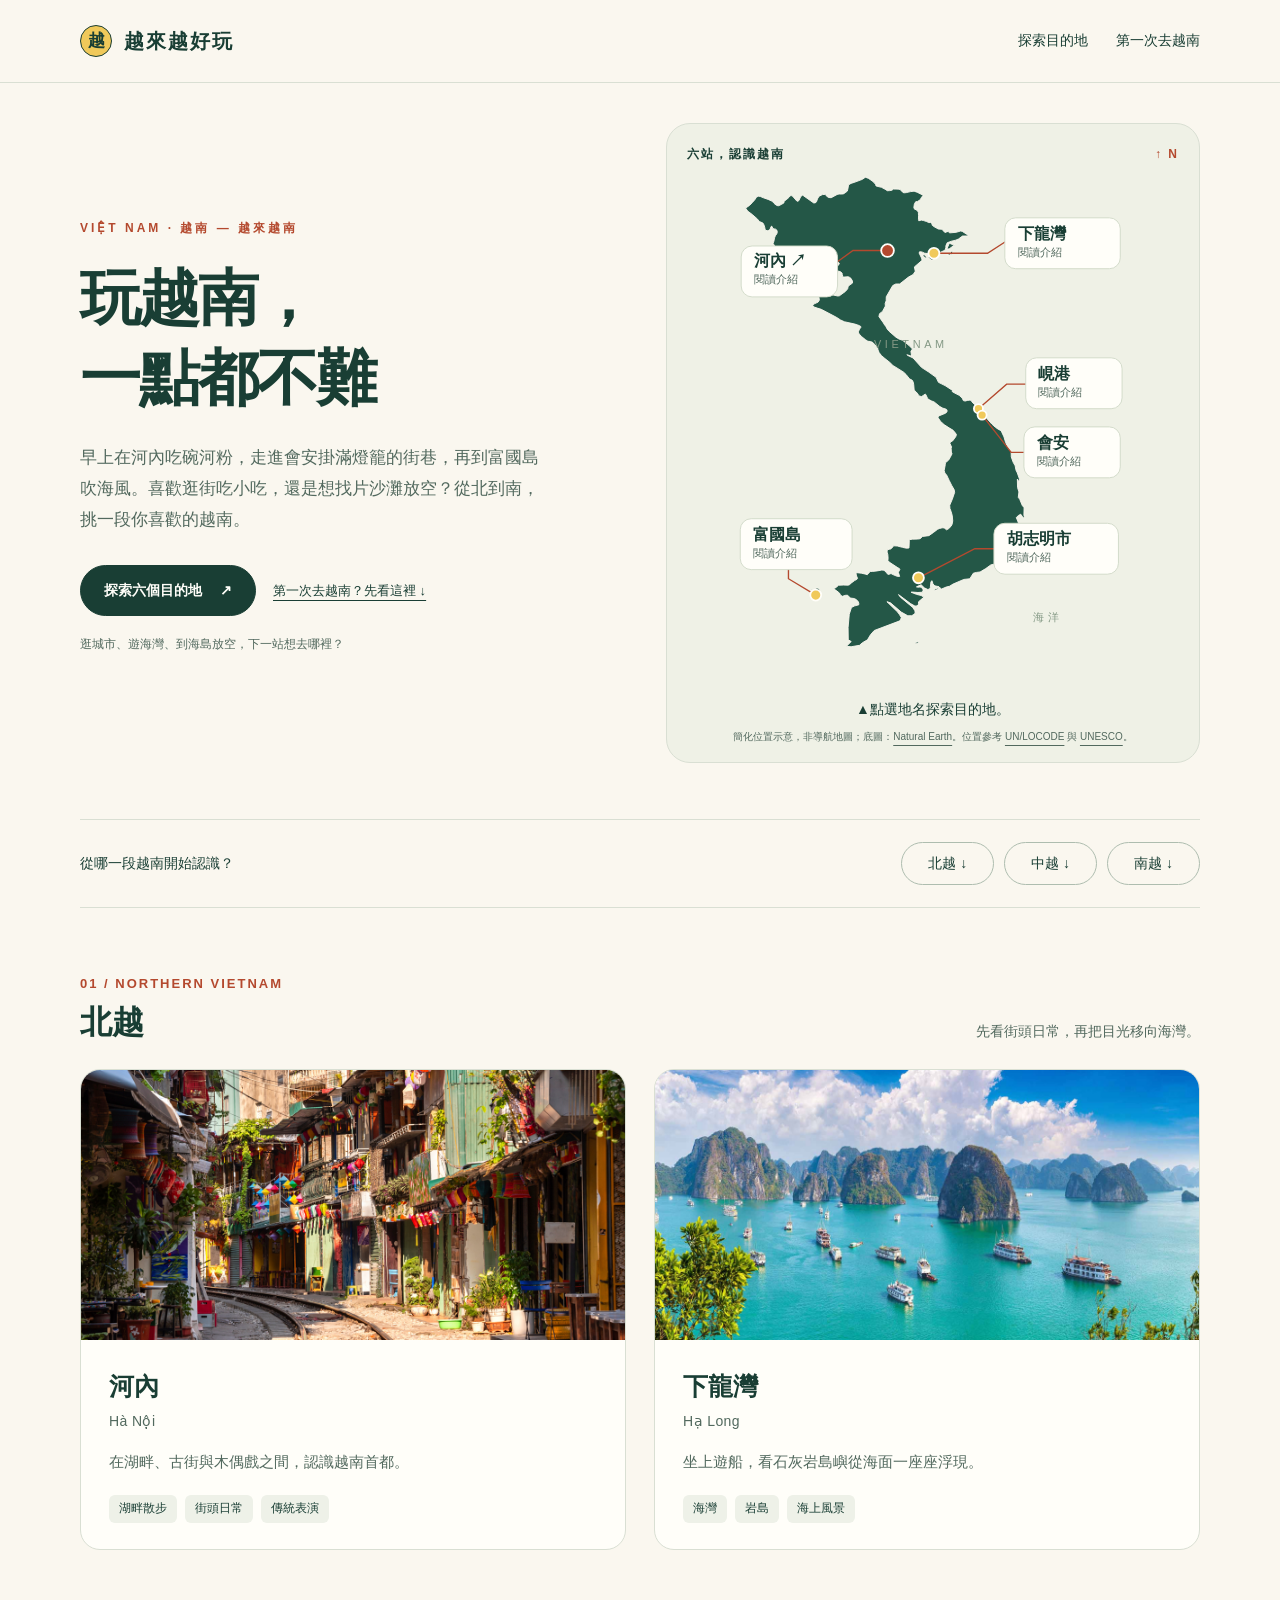
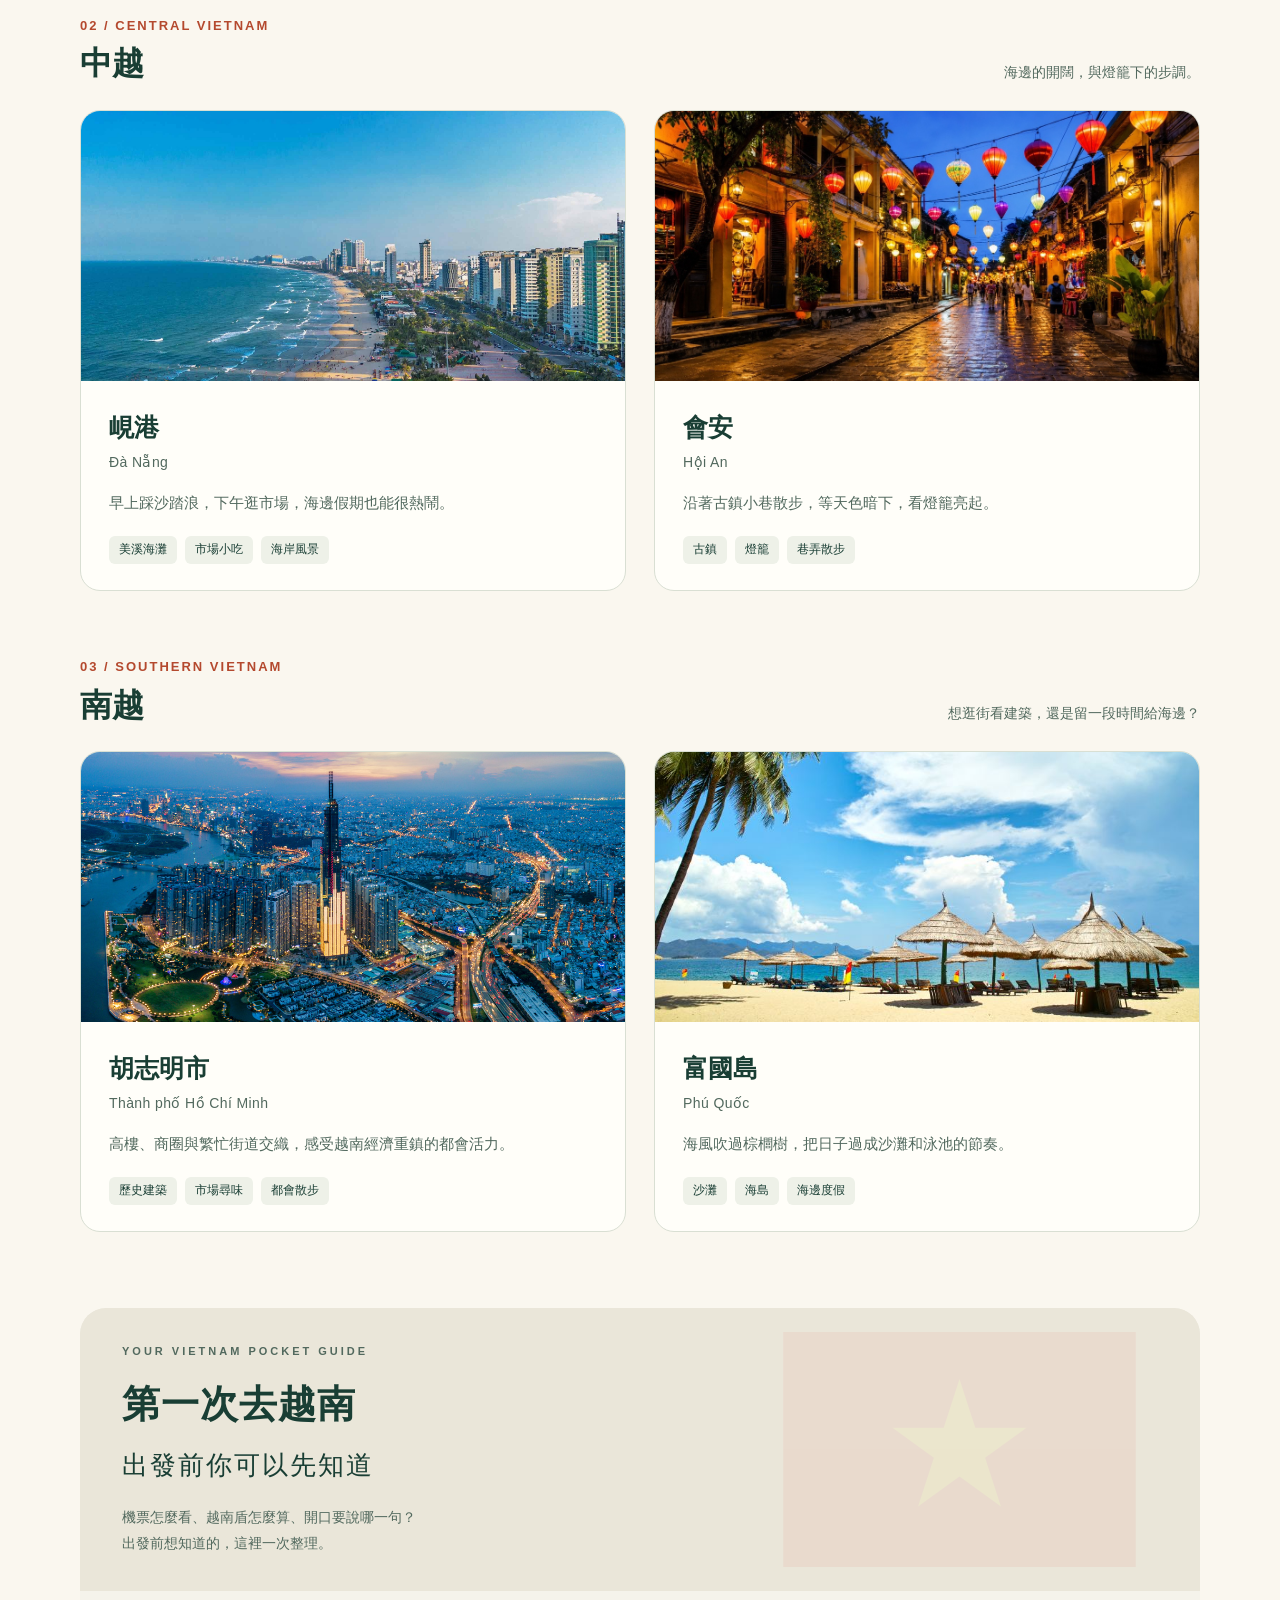
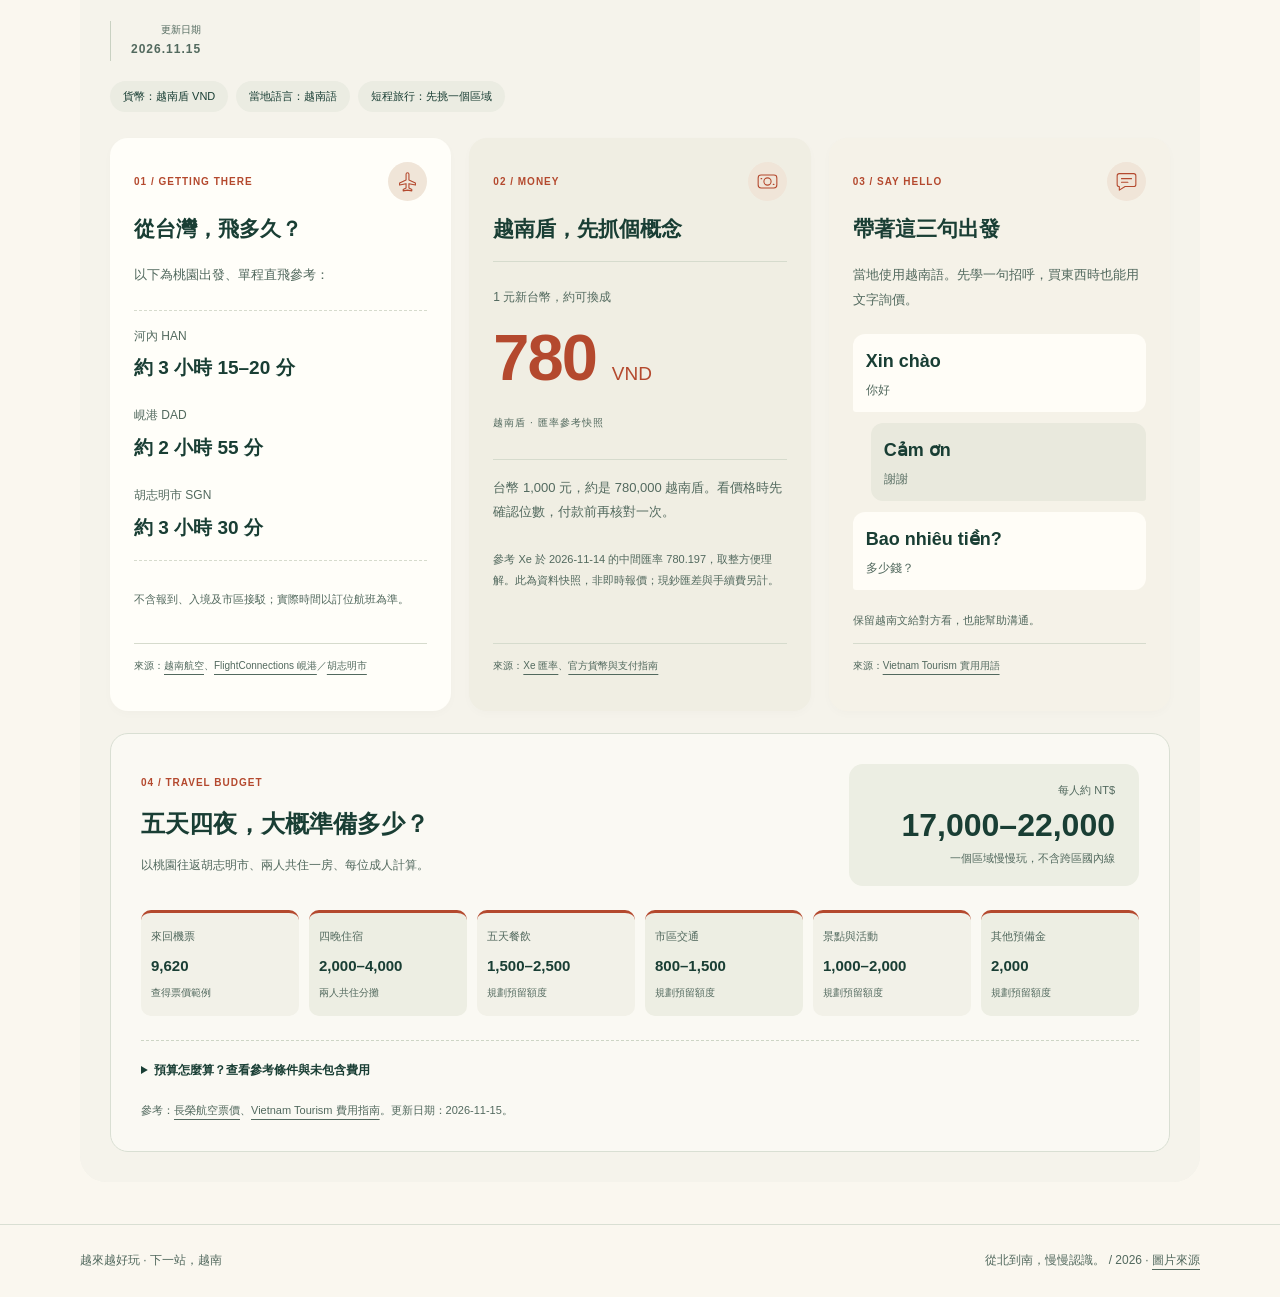
==== commit 7ccbec83: "Add files via upload" ====
--- a/index.html
+++ b/index.html
@@ -20,7 +20,7 @@
 
 <nav class="region-nav" aria-label="跳至旅遊區域"><p>從哪一段越南開始認識？</p><div class="pills"><a href="#north">北越 ↓</a><a href="#central">中越 ↓</a><a href="#south">南越 ↓</a></div></nav>
 <section id="north" class="region" aria-labelledby="north-title"><div class="section-heading"><h2 id="north-title"><span class="index">01 / NORTHERN VIETNAM</span>北越</h2><p>先看街頭日常，再把目光移向海灣。</p></div><div class="card-grid">
-<article class="destination" id="ha-noi-card"><a href="places/ha-noi.html" class="destination-link"><div class="card-media"><img src="assets/images/ha-noi-selected-cover.jpg" alt="河內火車街兩側的彩色店家、綠意與鐵軌" width="1500" height="600" loading="lazy"></div><div class="card-content"><div class="card-title"><h3>河內 <span class="vn" lang="vi">Hà Nội</span></h3><span class="arrow" aria-hidden="true">↗</span></div><p>在湖畔、古街與木偶戲之間，認識越南首都。</p><ul class="tags" aria-label="河內關鍵字"><li>湖畔散步</li><li>街頭日常</li><li>傳統表演</li></ul></div></a></article>
+<article class="destination" id="ha-noi-card"><a href="places/ha-noi.html" class="destination-link"><div class="card-media"><img src="assets/images/ha-noi-selected-cover.jpg" alt="河內火車街兩側的彩色店家、綠意與鐵軌" width="1500" height="600" loading="lazy"></div><div class="card-content"><div class="card-title"><h3>河內 <span class="vn" lang="vi">Hà Nội</span></h3></div><p>在湖畔、古街與木偶戲之間，認識越南首都。</p><ul class="tags" aria-label="河內關鍵字"><li>湖畔散步</li><li>街頭日常</li><li>傳統表演</li></ul></div></a></article>
 <article class="destination" id="ha-long-card"><a href="places/ha-long.html" class="destination-link"><div class="card-media"><img src="assets/images/ha-long-selected-cover.jpg" alt="下龍灣藍天白雲、碧綠海水、石灰岩島嶼與遊船全景" width="1120" height="700" loading="lazy"></div><div class="card-content"><div class="card-title"><h3>下龍灣 <span class="vn" lang="vi">Hạ Long</span></h3></div><p>坐上遊船，看石灰岩島嶼從海面一座座浮現。</p><ul class="tags" aria-label="下龍灣關鍵字"><li>海灣</li><li>岩島</li><li>海上風景</li></ul></div></a></article>
 </div></section>
 <section id="central" class="region" aria-labelledby="central-title"><div class="section-heading"><h2 id="central-title"><span class="index">02 / CENTRAL VIETNAM</span>中越</h2><p>海邊的開闊，與燈籠下的步調。</p></div><div class="card-grid">
